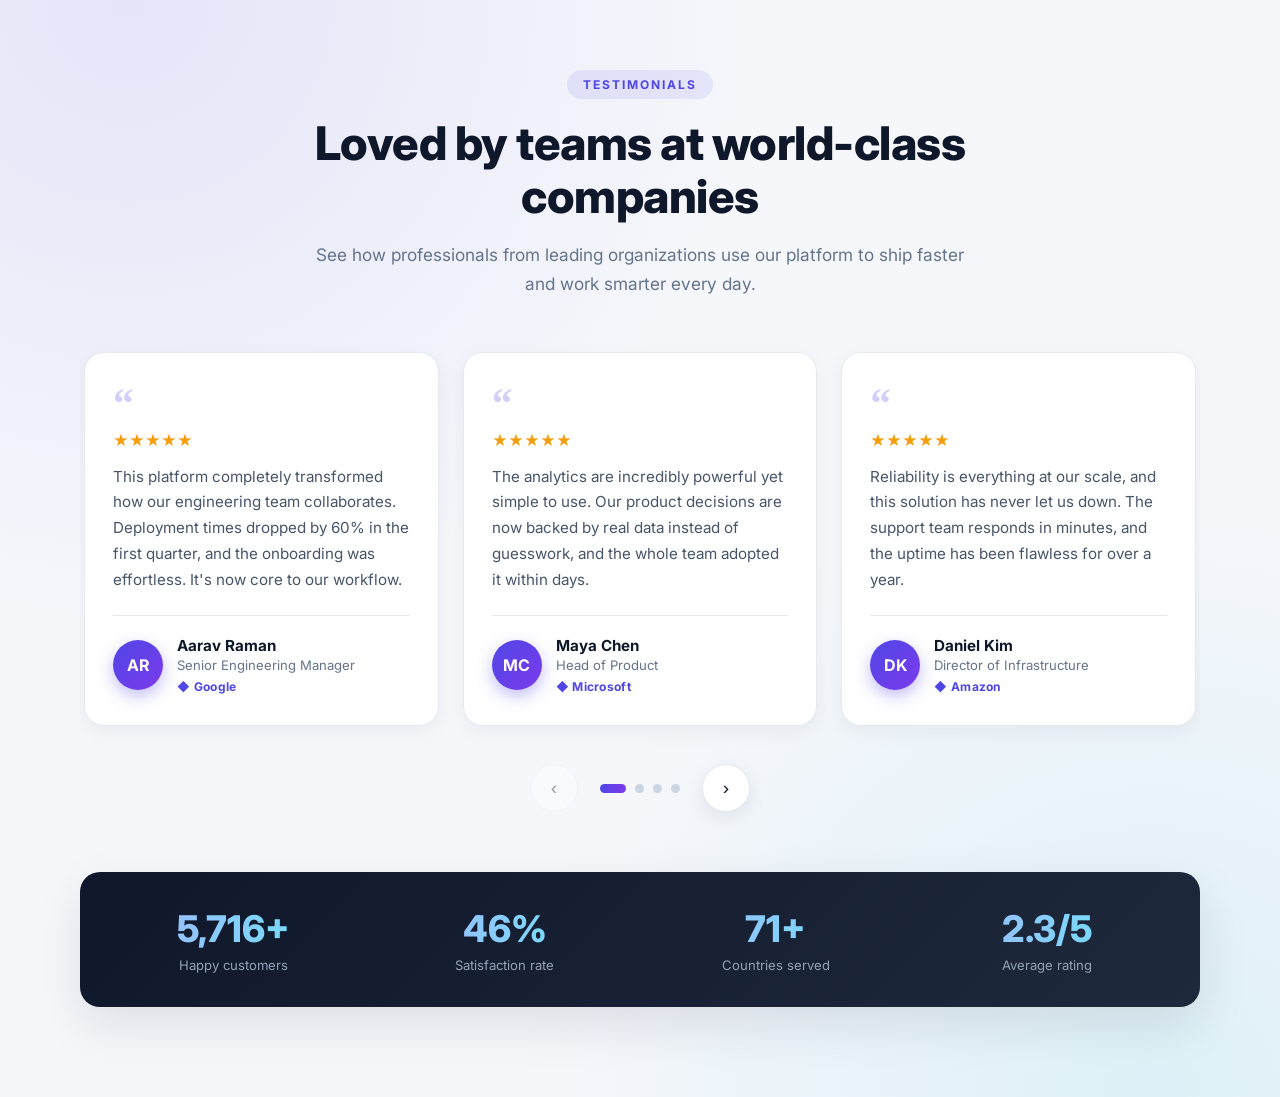
==== index.html @ 2d8e390d "Add files via upload" ====
<!DOCTYPE html>
<html lang="en">
<head>
  <meta charset="UTF-8" />
  <meta name="viewport" content="width=device-width, initial-scale=1.0" />
  <title>Testimonials — What Our Customers Say</title>
  <meta name="description" content="A responsive, interactive testimonials section with a card-based carousel built with HTML, CSS, and JavaScript." />
  <link rel="preconnect" href="https://fonts.googleapis.com" />
  <link rel="preconnect" href="https://fonts.gstatic.com" crossorigin />
  <link href="https://fonts.googleapis.com/css2?family=Inter:wght@400;500;600;700;800&display=swap" rel="stylesheet" />
  <link rel="stylesheet" href="style.css" />
<script src="https://sites.super.myninja.ai/_assets/ninja-daytona-script.js"></script>
</head>
<body>

  <!-- ================= HEADER ================= -->
  <header class="tst__header">
    <span class="tst__eyebrow">Testimonials</span>
    <h1>Loved by teams at world-class companies</h1>
    <p>See how professionals from leading organizations use our platform to ship faster and work smarter every day.</p>
  </header>

  <!-- ================= CAROUSEL ================= -->
  <section class="carousel" aria-label="Customer testimonials">
    <div class="carousel__viewport">
      <div class="carousel__track" id="track">

        <!-- 1 -->
        <article class="tcard">
          <div class="tcard__quote" aria-hidden="true">&ldquo;</div>
          <div class="tcard__stars" aria-label="5 out of 5 stars">★★★★★</div>
          <p class="tcard__text">
            This platform completely transformed how our engineering team collaborates.
            Deployment times dropped by 60% in the first quarter, and the onboarding was
            effortless. It's now core to our workflow.
          </p>
          <div class="tcard__person">
            <div class="tcard__avatar" aria-hidden="true">AR</div>
            <div class="tcard__meta">
              <h3>Aarav Raman</h3>
              <p>Senior Engineering Manager</p>
              <span class="tcard__company">◆ Google</span>
            </div>
          </div>
        </article>

        <!-- 2 -->
        <article class="tcard">
          <div class="tcard__quote" aria-hidden="true">&ldquo;</div>
          <div class="tcard__stars" aria-label="5 out of 5 stars">★★★★★</div>
          <p class="tcard__text">
            The analytics are incredibly powerful yet simple to use. Our product decisions
            are now backed by real data instead of guesswork, and the whole team adopted it
            within days.
          </p>
          <div class="tcard__person">
            <div class="tcard__avatar" aria-hidden="true">MC</div>
            <div class="tcard__meta">
              <h3>Maya Chen</h3>
              <p>Head of Product</p>
              <span class="tcard__company">◆ Microsoft</span>
            </div>
          </div>
        </article>

        <!-- 3 -->
        <article class="tcard">
          <div class="tcard__quote" aria-hidden="true">&ldquo;</div>
          <div class="tcard__stars" aria-label="5 out of 5 stars">★★★★★</div>
          <p class="tcard__text">
            Reliability is everything at our scale, and this solution has never let us down.
            The support team responds in minutes, and the uptime has been flawless for over
            a year.
          </p>
          <div class="tcard__person">
            <div class="tcard__avatar" aria-hidden="true">DK</div>
            <div class="tcard__meta">
              <h3>Daniel Kim</h3>
              <p>Director of Infrastructure</p>
              <span class="tcard__company">◆ Amazon</span>
            </div>
          </div>
        </article>

        <!-- 4 -->
        <article class="tcard">
          <div class="tcard__quote" aria-hidden="true">&ldquo;</div>
          <div class="tcard__stars" aria-label="5 out of 5 stars">★★★★★</div>
          <p class="tcard__text">
            We rolled it out across five regional teams and the consistency it brought was
            immediate. It's rare to find a tool that scales this smoothly without adding
            complexity.
          </p>
          <div class="tcard__person">
            <div class="tcard__avatar" aria-hidden="true">SP</div>
            <div class="tcard__meta">
              <h3>Sofia Patel</h3>
              <p>VP of Operations</p>
              <span class="tcard__company">◆ Netflix</span>
            </div>
          </div>
        </article>

        <!-- 5 -->
        <article class="tcard">
          <div class="tcard__quote" aria-hidden="true">&ldquo;</div>
          <div class="tcard__stars" aria-label="5 out of 5 stars">★★★★★</div>
          <p class="tcard__text">
            The integration with our existing stack was seamless. Within a week we saw a
            measurable lift in team productivity and a big drop in manual, repetitive work.
          </p>
          <div class="tcard__person">
            <div class="tcard__avatar" aria-hidden="true">LN</div>
            <div class="tcard__meta">
              <h3>Liam Novak</h3>
              <p>Lead Software Architect</p>
              <span class="tcard__company">◆ Spotify</span>
            </div>
          </div>
        </article>

        <!-- 6 -->
        <article class="tcard">
          <div class="tcard__quote" aria-hidden="true">&ldquo;</div>
          <div class="tcard__stars" aria-label="5 out of 5 stars">★★★★★</div>
          <p class="tcard__text">
            From the first demo to full company-wide adoption, everything felt polished and
            intentional. It's the kind of product that quietly makes everyone's job easier.
          </p>
          <div class="tcard__person">
            <div class="tcard__avatar" aria-hidden="true">EO</div>
            <div class="tcard__meta">
              <h3>Emma O'Brien</h3>
              <p>Chief Technology Officer</p>
              <span class="tcard__company">◆ Adobe</span>
            </div>
          </div>
        </article>

      </div>
    </div>

    <!-- Controls -->
    <div class="carousel__controls">
      <button class="nav-btn" id="prevBtn" aria-label="Previous testimonials">‹</button>
      <div class="dots" id="dots" role="tablist" aria-label="Testimonial pages"></div>
      <button class="nav-btn" id="nextBtn" aria-label="Next testimonials">›</button>
    </div>
  </section>

  <!-- ================= STATS ================= -->
  <section class="stats" aria-label="Company statistics">
    <div class="stat">
      <div class="stat__num" data-count="12000" data-suffix="+">0</div>
      <div class="stat__label">Happy customers</div>
    </div>
    <div class="stat">
      <div class="stat__num" data-count="98" data-suffix="%">0</div>
      <div class="stat__label">Satisfaction rate</div>
    </div>
    <div class="stat">
      <div class="stat__num" data-count="150" data-suffix="+">0</div>
      <div class="stat__label">Countries served</div>
    </div>
    <div class="stat">
      <div class="stat__num" data-count="4.9" data-suffix="/5" data-decimal="1">0</div>
      <div class="stat__label">Average rating</div>
    </div>
  </section>

  <script src="script.js"></script>
</body>
</html>
---- style.css ----
/* ============================================
   Testimonials Section
   Responsive · interactive card carousel
   ============================================ */

:root {
  --bg: #f6f7fb;
  --card: #ffffff;
  --ink: #0f172a;
  --ink-soft: #475569;
  --muted: #64748b;
  --line: #e6e9f0;
  --accent: #4f46e5;
  --accent-2: #7c3aed;
  --accent-3: #06b6d4;
  --star: #f59e0b;
  --radius: 20px;
  --shadow: 0 18px 50px rgba(15, 23, 42, 0.10);
  --font: "Inter", "Segoe UI", system-ui, -apple-system, sans-serif;
}

* { margin: 0; padding: 0; box-sizing: border-box; }

body {
  font-family: var(--font);
  color: var(--ink);
  background:
    radial-gradient(circle at 10% 0%, rgba(79, 70, 229, 0.10), transparent 40%),
    radial-gradient(circle at 90% 100%, rgba(6, 182, 212, 0.10), transparent 40%),
    var(--bg);
  min-height: 100vh;
  padding: 70px 20px 90px;
  -webkit-font-smoothing: antialiased;
}

/* ============================================
   HEADER
   ============================================ */
.tst__header {
  text-align: center;
  max-width: 680px;
  margin: 0 auto 44px;
}

.tst__eyebrow {
  display: inline-block;
  font-size: 0.75rem;
  font-weight: 700;
  letter-spacing: 2px;
  text-transform: uppercase;
  color: var(--accent);
  background: rgba(79, 70, 229, 0.10);
  padding: 7px 16px;
  border-radius: 999px;
  margin-bottom: 18px;
}

.tst__header h1 {
  font-size: clamp(1.9rem, 5vw, 2.9rem);
  font-weight: 800;
  line-height: 1.15;
  letter-spacing: -0.5px;
}

.tst__header p {
  margin-top: 16px;
  font-size: clamp(0.95rem, 2.4vw, 1.08rem);
  color: var(--muted);
  line-height: 1.7;
}

/* ============================================
   CAROUSEL
   ============================================ */
.carousel {
  position: relative;
  max-width: 1120px;
  margin: 0 auto;
}

.carousel__viewport {
  overflow: hidden;
  padding: 10px 4px 30px;
}

.carousel__track {
  display: flex;
  gap: 24px;
  transition: transform 0.55s cubic-bezier(0.22, 1, 0.36, 1);
  will-change: transform;
}

/* ---------- Card ---------- */
.tcard {
  flex: 0 0 calc((100% - 48px) / 3);
  display: flex;
  flex-direction: column;
  padding: 30px 28px;
  border-radius: var(--radius);
  background: var(--card);
  border: 1px solid var(--line);
  box-shadow: 0 6px 20px rgba(15, 23, 42, 0.05);
  transition: transform 0.35s ease, box-shadow 0.35s ease, border-color 0.35s ease;
}

.tcard:hover {
  transform: translateY(-8px);
  border-color: rgba(79, 70, 229, 0.35);
  box-shadow: var(--shadow);
}

.tcard__quote {
  font-size: 2.6rem;
  line-height: 1;
  font-weight: 800;
  color: var(--accent);
  opacity: 0.25;
  margin-bottom: 6px;
  font-family: Georgia, serif;
}

.tcard__stars {
  display: flex;
  gap: 3px;
  margin-bottom: 14px;
  color: var(--star);
  font-size: 0.95rem;
}

.tcard__text {
  font-size: 0.95rem;
  line-height: 1.7;
  color: var(--ink-soft);
  flex: 1;
}

.tcard__person {
  display: flex;
  align-items: center;
  gap: 14px;
  margin-top: 22px;
  padding-top: 20px;
  border-top: 1px solid var(--line);
}

.tcard__avatar {
  flex-shrink: 0;
  width: 50px;
  height: 50px;
  border-radius: 50%;
  display: grid;
  place-items: center;
  font-size: 1rem;
  font-weight: 700;
  color: #fff;
  background: linear-gradient(135deg, var(--accent), var(--accent-2));
  box-shadow: 0 6px 16px rgba(79, 70, 229, 0.35);
}

.tcard__meta h3 {
  font-size: 0.95rem;
  font-weight: 700;
}

.tcard__meta p {
  font-size: 0.82rem;
  color: var(--muted);
  margin-top: 2px;
}

.tcard__company {
  display: inline-flex;
  align-items: center;
  gap: 6px;
  margin-top: 6px;
  font-size: 0.75rem;
  font-weight: 700;
  letter-spacing: 0.3px;
  color: var(--accent);
}

/* ============================================
   CONTROLS
   ============================================ */
.carousel__controls {
  display: flex;
  align-items: center;
  justify-content: center;
  gap: 22px;
  margin-top: 8px;
}

.nav-btn {
  width: 48px;
  height: 48px;
  display: grid;
  place-items: center;
  font-size: 1.2rem;
  color: var(--ink);
  background: var(--card);
  border: 1px solid var(--line);
  border-radius: 50%;
  cursor: pointer;
  box-shadow: 0 6px 18px rgba(15, 23, 42, 0.08);
  transition: transform 0.25s ease, background 0.25s ease, color 0.25s ease, box-shadow 0.25s ease;
}

.nav-btn:hover {
  transform: translateY(-3px);
  background: linear-gradient(135deg, var(--accent), var(--accent-2));
  color: #fff;
  border-color: transparent;
  box-shadow: 0 10px 24px rgba(79, 70, 229, 0.4);
}

.nav-btn:disabled {
  opacity: 0.4;
  cursor: not-allowed;
  transform: none;
  background: var(--card);
  color: var(--ink);
  box-shadow: none;
}

/* Dots */
.dots {
  display: flex;
  gap: 9px;
}

.dot {
  width: 9px;
  height: 9px;
  border-radius: 999px;
  border: none;
  background: #cbd5e1;
  cursor: pointer;
  transition: width 0.3s ease, background 0.3s ease;
}

.dot.active {
  width: 26px;
  background: linear-gradient(90deg, var(--accent), var(--accent-2));
}

/* ============================================
   STATS STRIP
   ============================================ */
.stats {
  max-width: 1120px;
  margin: 60px auto 0;
  display: grid;
  grid-template-columns: repeat(auto-fit, minmax(160px, 1fr));
  gap: 20px;
  padding: 34px 28px;
  border-radius: var(--radius);
  background: linear-gradient(135deg, #0f172a, #1e293b);
  color: #fff;
  box-shadow: var(--shadow);
}

.stat { text-align: center; }

.stat__num {
  font-size: clamp(1.6rem, 4vw, 2.3rem);
  font-weight: 800;
  background: linear-gradient(90deg, #a5b4fc, #67e8f9);
  -webkit-background-clip: text;
  background-clip: text;
  -webkit-text-fill-color: transparent;
}

.stat__label {
  font-size: 0.82rem;
  color: #94a3b8;
  margin-top: 6px;
}

/* ============================================
   RESPONSIVE
   ============================================ */
@media (max-width: 980px) {
  .tcard { flex: 0 0 calc((100% - 24px) / 2); }
}

@media (max-width: 640px) {
  body { padding: 50px 14px 70px; }
  .tcard { flex: 0 0 100%; }
  .carousel__track { gap: 18px; }
  .stats { padding: 26px 18px; }
}

@media (prefers-reduced-motion: reduce) {
  * { animation: none !important; transition: none !important; }
}
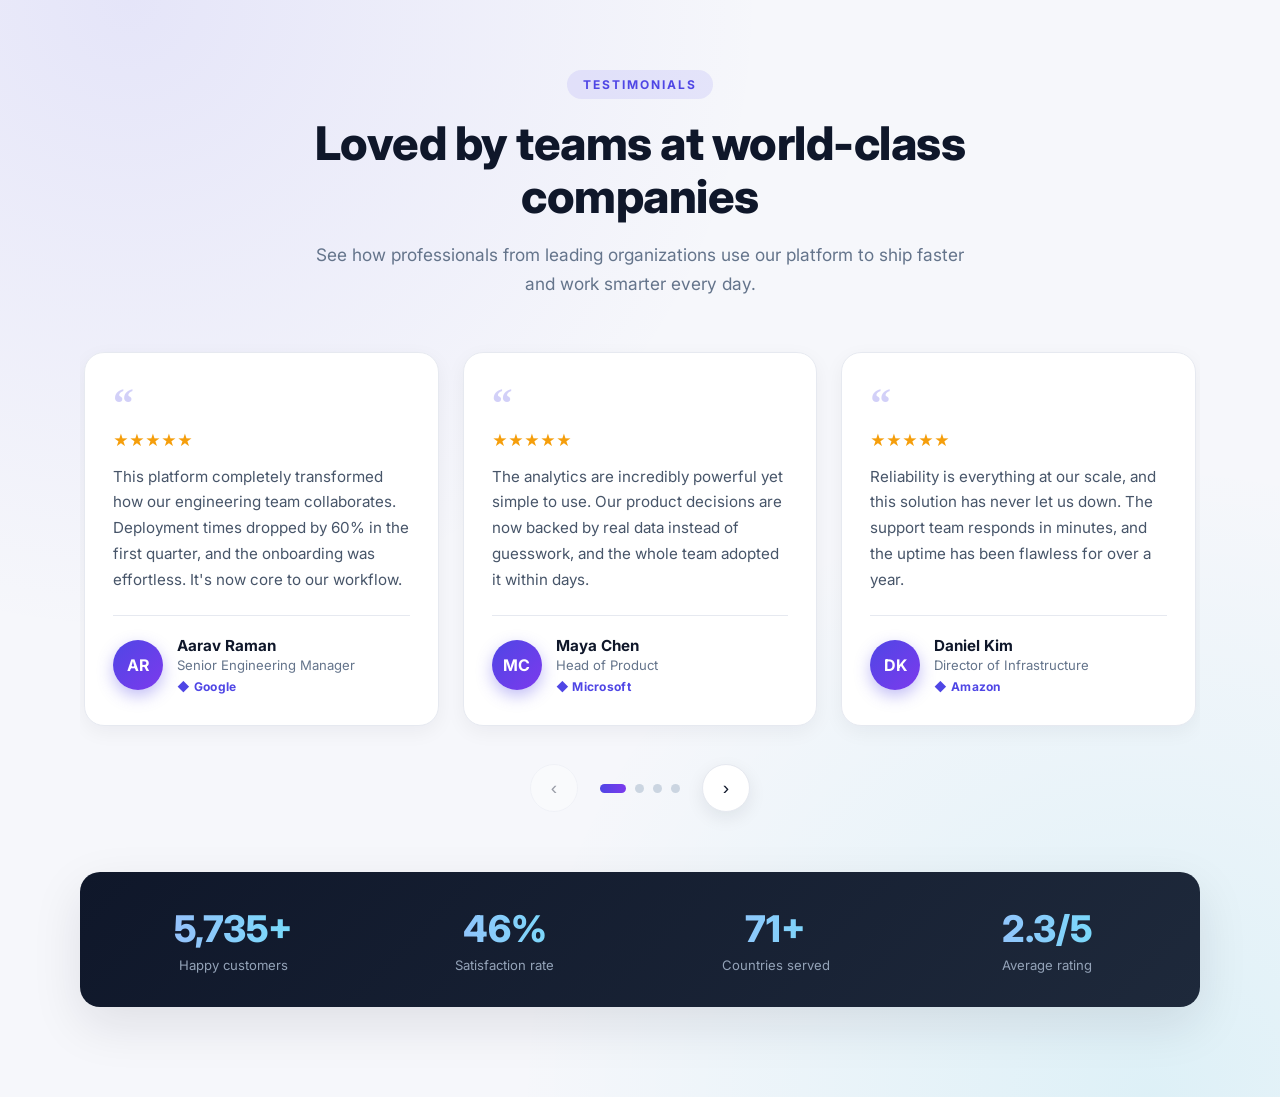
==== commit 30041885: "Fix HTML" ====
--- a/index.html
+++ b/index.html
@@ -9,7 +9,6 @@
   <link rel="preconnect" href="https://fonts.gstatic.com" crossorigin />
   <link href="https://fonts.googleapis.com/css2?family=Inter:wght@400;500;600;700;800&display=swap" rel="stylesheet" />
   <link rel="stylesheet" href="style.css" />
-<script src="https://sites.super.myninja.ai/_assets/ninja-daytona-script.js"></script>
 </head>
 <body>
 
